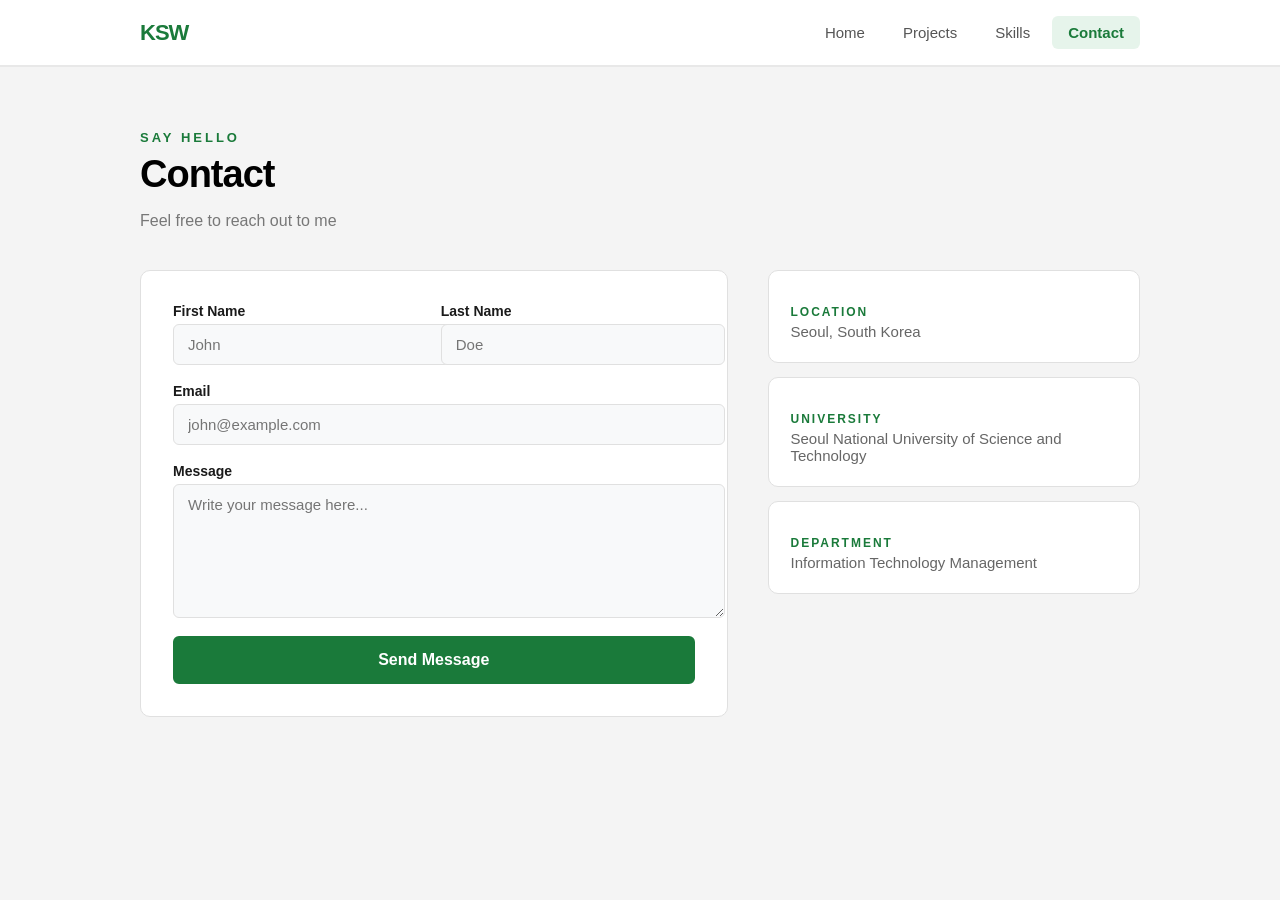
==== contact.html @ cc873e27 "Initial commit: Base files carried over from Assignment 1 for Assignment 2 enhancements" ====
<!DOCTYPE html>
<html lang="en">
<head>
    <meta charset="UTF-8">
    <meta name="viewport" content="width=device-width, initial-scale=1.0">
    <link rel="stylesheet" href="style.css">
    <title>Contact | Kim Sinwoo</title>
</head>
<body>
    <header>
        <nav>
            <span class="nav-logo">KSW</span>
            <div class="nav-links">
                <a href="index.html">Home</a>
                <a href="project.html">Projects</a>
                <a href="skill.html">Skills</a>
                <a href="contact.html" class="active">Contact</a>
            </div>
        </nav>
    </header>
    
    <main>
        <section id="contact">
            <p class="section-tag">Say Hello</p>
            <h1>Contact</h1>
            <p class="section-subtitle">Feel free to reach out to me</p>
 
            <div class="contact-wrapper">
                <form>
                    <div class="form-row">
                        <div class="form-group">
                            <label for="First-Name">First Name</label>
                            <input type="text" id="First-Name" name="First-Name" placeholder="John">
                        </div>
                        <div class="form-group">
                            <label for="Last-Name">Last Name</label>
                            <input type="text" id="Last-Name" name="Last-Name" placeholder="Doe">
                        </div>
                    </div>
                    <div class="form-group">
                        <label for="Email">Email</label>
                        <input type="email" id="Email" name="Email" placeholder="john@example.com">
                    </div>
                    <div class="form-group">
                        <label for="Message">Message</label>
                        <textarea id="Message" name="Message" rows="5" placeholder="Write your message here..."></textarea>
                    </div>
                    <input type="submit" value="Send Message">
                </form>
 
                <div class="contact-info">
                    <div class="info-card">
                        <h3>Location</h3>
                        <p>Seoul, South Korea</p>
                    </div>
                    <div class="info-card">
                        <h3>University</h3>
                        <p>Seoul National University of Science and Technology</p>
                    </div>
                    <div class="info-card">
                        <h3>Department</h3>
                        <p>Information Technology Management</p>
                    </div>
                </div>
            </div>
        </section>
    </main>
---- style.css ----
body {
    font-family: Arial, sans-serif;
    margin: 0;
    padding: 0;
    background-color: #f4f4f4;
}

/* navigation bar */

header {
    background-color: #ffffff;
    border-bottom: 2px solid #e8e8e8;
}

nav {
    display: flex;                
    justify-content: space-between; 
    align-items: center;          
    max-width: 1000px;            
    margin: 0 auto;               
    padding: 16px 30px;           
}

.nav-logo{
    font-weight: 700;
    font-size: 22px;
    color: #1a7a3a;
    letter-spacing: -1px;
}

.nav-links {
    display: flex;
    gap: 6px;
}

.nav-links a {
    color: #555;
    text-decoration: none;
    font-size: 15px;
    padding: 8px 16px;
    border-radius: 6px;
}
.nav-links a:hover {
    color: #1a7a3a;
    background-color: #e6f4eb;
}

.nav-links a.active {
    color: #1a7a3a;
    font-weight: 600;
    background-color: #e6f4eb;
}


/* main content */

main{
    max-width: 1000px;
    margin: 0 auto;
    padding: 50px 30px 70px;
}

/* footer */

.section-tag {
    font-size: 13px;
    color: #1a7a3a;
    text-transform: uppercase;
    letter-spacing: 3px;
    margin-bottom: 8px;
    font-weight: 600;
}
 
main h1 {
    font-size: 38px;
    font-weight: 700;
    letter-spacing: -1px;
    margin-bottom: 8px;
    margin-top: 0;
}
 
.section-subtitle {
    font-size: 16px;
    color: #777;
    margin-bottom: 40px;
}

/* index page */

#intro {
    display: flex;
    align-items: center;
    justify-content: space-between;
    gap: 50px;
}
 
.intro-content {
    flex: 1;
}
 
.intro-greeting {
    font-size: 14px;
    color: #1a7a3a;
    text-transform: uppercase;
    letter-spacing: 3px;
    margin-bottom: 6px;
    font-weight: 600;
}
 
#intro h1 {
    font-size: 48px;
    letter-spacing: -2px;
    margin-bottom: 6px;
}
 
.intro-role {
    font-size: 19px;
    color: #1a7a3a;
    font-weight: 600;
    margin-bottom: 18px;
}
 
.intro-desc {
    font-size: 15px;
    color: #666;
    max-width: 420px;
    line-height: 1.8;
    margin-bottom: 28px;
}
 
.intro-buttons {
    display: flex;
    gap: 12px;
}
 
.intro-image img {
   width: 240px;
    height: 300px;
    border-radius: 10px;
    border: 3px solid #e6f4eb;
    box-shadow: 0 6px 20px rgba(0, 0, 0, 0.08);
}

/*projects page*/

.project-card {
    background-color: #ffffff;
    border: 1px solid #e0e0e0;
    border-radius: 10px;
    padding: 32px;
    margin-bottom: 20px;
}
 
.project-card:hover {
    border-color: #1a7a3a;
    box-shadow: 0 4px 14px rgba(0, 0, 0, 0.06);
}
 
.project-number {
    font-size: 42px;
    font-weight: 700;
    color: #a8f1c2;
    display: block;
    margin-bottom: 10px;
}
 
.project-card h2 {
    font-size: 22px;
    font-weight: 700;
    margin-bottom: 10px;
}
 
.project-card p {
    font-size: 15px;
    color: #666;
    line-height: 1.7;
    max-width: 580px;
    margin-bottom: 16px;
}
 
.project-tags {
    display: flex;
    flex-wrap: wrap;
    gap: 8px;
}
 
.tag {
    font-size: 12px;
    padding: 4px 14px;
    background-color: #e6f4eb;
    color: #1a7a3a;
    border-radius: 20px;
    font-weight: 600;
    letter-spacing: 0.3px;
}


/* skills page */

#skills ul {
    list-style-type: none;
    padding: 0;
    display: flex;
    flex-wrap: wrap;
    gap: 16px;
}
 
#skills li {
    background-color: #ffffff;
    border: 1px solid #e0e0e0;
    border-radius: 10px;
    padding: 28px 20px;
    text-align: center;
    width: 30%;
}
 
#skills li:hover {
    border-color: #1a7a3a;
    box-shadow: 0 4px 14px rgba(0, 0, 0, 0.06);
}
 
.skill-icon {
    font-size: 24px;
    font-weight: 700;
    color: #1a7a3a;
    width: 56px;
    height: 56px;
    display: flex;
    align-items: center;
    justify-content: center;
    margin: 0 auto 12px;
    background-color: #e6f4eb;
    border-radius: 10px;
}
 
#skills h3 {
    font-size: 17px;
    font-weight: 700;
    margin-bottom: 4px;
}
 
#skills li p {
    font-size: 13px;
    color: #999;
    margin: 0;
}

/* contact page */

.contact-wrapper {
    display: flex;
    gap: 40px;
    align-items: flex-start;
}
 
#contact form {
    flex: 1.4;
    display: flex;
    flex-direction: column;
    gap: 18px;
    background-color: #ffffff;
    border: 1px solid #e0e0e0;
    border-radius: 10px;
    padding: 32px;
}
 
.form-row {
    display: flex;
    gap: 14px;
}
 
.form-row .form-group {
    flex: 1;
}
 
.form-group {
    display: flex;
    flex-direction: column;
    gap: 5px;
}
 
.form-group label {
    font-size: 14px;
    font-weight: 600;
    color: #1a1a1a;
}
 
.form-group input,
.form-group textarea {
    width: 100%;
    padding: 11px 14px;
    font-size: 15px;
    font-family: 'Segoe UI', Tahoma, Geneva, Verdana, sans-serif;
    border: 1px solid #e0e0e0;
    border-radius: 6px;
    background-color: #f8f9fa;
    color: #1a1a1a;
}
 
.form-group input:focus,
.form-group textarea:focus {
    border-color: #1a7a3a;
    outline: none;
}
 
.form-group textarea {
    min-height: 110px;
}
 
#contact input[type="submit"] {
    width: 100%;
    background-color: #1a7a3a;
    color: white;
    border: 2px solid #1a7a3a;
    border-radius: 6px;
    padding: 13px 26px;
    font-size: 16px;
    font-weight: 600;
    font-family: 'Segoe UI', Tahoma, Geneva, Verdana, sans-serif;
    cursor: pointer;
}
 
#contact input[type="submit"]:hover {
    background-color: #0f5427;
    border-color: #0f5427;
}
 
.contact-info {
    flex: 1;
    display: flex;
    flex-direction: column;
    gap: 14px;
}
 
.info-card {
    background-color: #ffffff;
    border: 1px solid #e0e0e0;
    border-radius: 10px;
    padding: 22px;
}
 
.info-card:hover {
    border-color: #1a7a3a;
}
 
.info-card h3 {
    font-size: 12px;
    text-transform: uppercase;
    letter-spacing: 2px;
    color: #1a7a3a;
    margin-bottom: 4px;
    font-weight: 700;
}
 
.info-card p {
    font-size: 15px;
    color: #666;
    margin: 0;
}

/*footer section*/

footer {
    border-top: 1px solid #e0e0e0;
    padding: 28px 30px;
    text-align: center;
    margin-top: 30px;
}
 
footer p {
    font-size: 13px;
    color: #999;
}

/* tablet responsiveness */

@media (max-width: 768px) {
    nav {
        padding: 14px 20px;
    }
 
    .nav-links a {
        padding: 6px 10px;
        font-size: 14px;
    }
 
    main {
        padding: 36px 20px 50px;
    }
 
    #intro {
        flex-direction: column;
        text-align: center;
        gap: 32px;
    }
 
    .intro-desc {
        max-width: 100%;
    }
 
    .intro-buttons {
        justify-content: center;
    }
 
    .intro-image img {
        width: 200px;
        height: 250px;
    }
 
    main h1 {
        font-size: 30px;
    }
 
    #intro h1 {
        font-size: 34px;
    }
 
    #skills ul {
        justify-content: center;
    }
 
    #skills li {
        width: 45%;
    }
 
    .contact-wrapper {
        flex-direction: column;
    }
 
    .form-row {
        flex-direction: column;
    }
}

/*phone responsiveness*/
    
@media (max-width: 480px) {
    nav {
        flex-direction: column;
        gap: 10px;
        padding: 12px 16px;
    }
 
    .nav-links a {
        font-size: 13px;
        padding: 6px 8px;
    }
 
    main {
        padding: 28px 16px 40px;
    }
 
    #intro h1 {
        font-size: 28px;
    }
 
    .intro-role {
        font-size: 16px;
    }
 
    .intro-image img {
        width: 160px;
        height: 200px;
    }
 
    main h1 {
        font-size: 26px;
    }
 
    .project-card {
        padding: 22px;
    }
 
    .project-number {
        font-size: 34px;
    }
 
    #skills li {
        width: 100%;
    }
 
    #contact form {
        padding: 22px;
    }
 
    footer {
        padding: 20px 16px;
    }
}
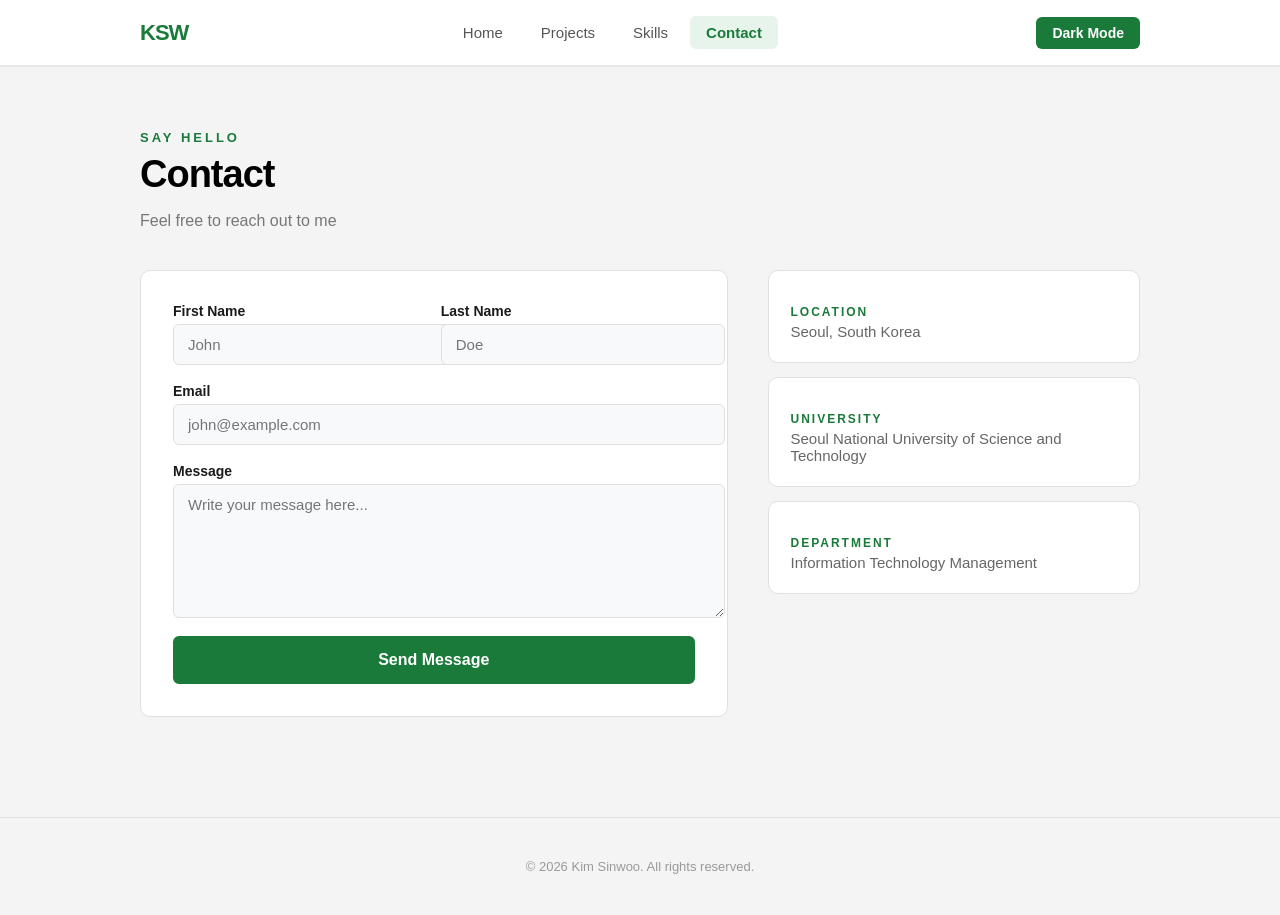
==== commit 27140dba: "implement theme switch" ====
--- a/contact.html
+++ b/contact.html
@@ -16,6 +16,7 @@
                 <a href="skill.html">Skills</a>
                 <a href="contact.html" class="active">Contact</a>
             </div>
+            <button id="theme-toggle">Dark Mode</button>
         </nav>
     </header>
     
@@ -64,4 +65,11 @@
                 </div>
             </div>
         </section>
-    </main>+    </main>
+    <footer>
+        <p>&copy; 2026 Kim Sinwoo. All rights reserved.</p>
+    </footer>
+    <script src ="script.js"></script>
+
+</body>
+</html>
--- a/style.css
+++ b/style.css
@@ -489,4 +489,164 @@
 }
 
 
-
+/* theme toggle button */
+#theme-toggle {
+    background-color: #1a7a3a;
+    color: #ffffff;
+    border: none;
+    padding: 8px 16px;
+    border-radius: 6px;
+    font-size: 14px;
+    font-weight: 600;
+    cursor: pointer;
+}
+
+#theme-toggle:hover {
+    background-color: #0f5427;
+}
+
+/* dark theme */
+body.dark-theme {
+    background-color: #1a1a2e;
+    color: #e0e0e0;
+}
+
+body.dark-theme header {
+    background-color: #16213e;
+    border-bottom-color: #2a2a4a;
+}
+
+body.dark-theme .nav-logo {
+    color: #4ecca3;
+}
+
+body.dark-theme .nav-links a {
+    color: #b0b0b0;
+}
+
+body.dark-theme .nav-links a:hover,
+body.dark-theme .nav-links a.active {
+    color: #4ecca3;
+    background-color: #2a2a4a;
+}
+
+body.dark-theme #theme-toggle {
+    background-color: #4ecca3;
+    color: #1a1a2e;
+}
+
+body.dark-theme .intro-greeting {
+    color: #4ecca3;
+}
+
+body.dark-theme .intro-role {
+    color: #4ecca3;
+}
+
+body.dark-theme .intro-desc {
+    color: #b0b0b0;
+}
+
+body.dark-theme .project-card {
+    background-color: #16213e;
+    border-color: #2a2a4a;
+}
+
+body.dark-theme .project-card:hover {
+    border-color: #4ecca3;
+}
+
+body.dark-theme .project-card p {
+    color: #b0b0b0;
+}
+
+body.dark-theme .tag {
+    background-color: #2a2a4a;
+    color: #4ecca3;
+}
+
+body.dark-theme .section-tag {
+    color: #4ecca3;
+}
+
+body.dark-theme .section-subtitle {
+    color: #888;
+}
+
+body.dark-theme footer {
+    border-top-color: #2a2a4a;
+}
+
+body.dark-theme footer p {
+    color: #666;
+}
+
+/* dark theme - skills page */
+body.dark-theme #skills li {
+    background-color: #16213e;
+    border-color: #2a2a4a;
+}
+
+body.dark-theme #skills li:hover {
+    border-color: #4ecca3;
+}
+
+body.dark-theme .skill-icon {
+    background-color: #2a2a4a;
+    color: #4ecca3;
+}
+
+body.dark-theme #skills li p {
+    color: #888;
+}
+
+/* dark theme - contact page */
+body.dark-theme #contact form {
+    background-color: #16213e;
+    border-color: #2a2a4a;
+}
+
+body.dark-theme .form-group label {
+    color: #e0e0e0;
+}
+
+body.dark-theme .form-group input,
+body.dark-theme .form-group textarea {
+    background-color: #1a1a2e;
+    border-color: #2a2a4a;
+    color: #e0e0e0;
+}
+
+body.dark-theme .form-group input:focus,
+body.dark-theme .form-group textarea:focus {
+    border-color: #4ecca3;
+}
+
+body.dark-theme #contact input[type="submit"] {
+    background-color: #4ecca3;
+    border-color: #4ecca3;
+    color: #1a1a2e;
+}
+
+body.dark-theme #contact input[type="submit"]:hover {
+    background-color: #3dab8a;
+    border-color: #3dab8a;
+}
+
+body.dark-theme .info-card {
+    background-color: #16213e;
+    border-color: #2a2a4a;
+}
+
+body.dark-theme .info-card:hover {
+    border-color: #4ecca3;
+}
+
+body.dark-theme .info-card h3 {
+    color: #4ecca3;
+}
+
+body.dark-theme .info-card p {
+    color: #b0b0b0;
+}
+
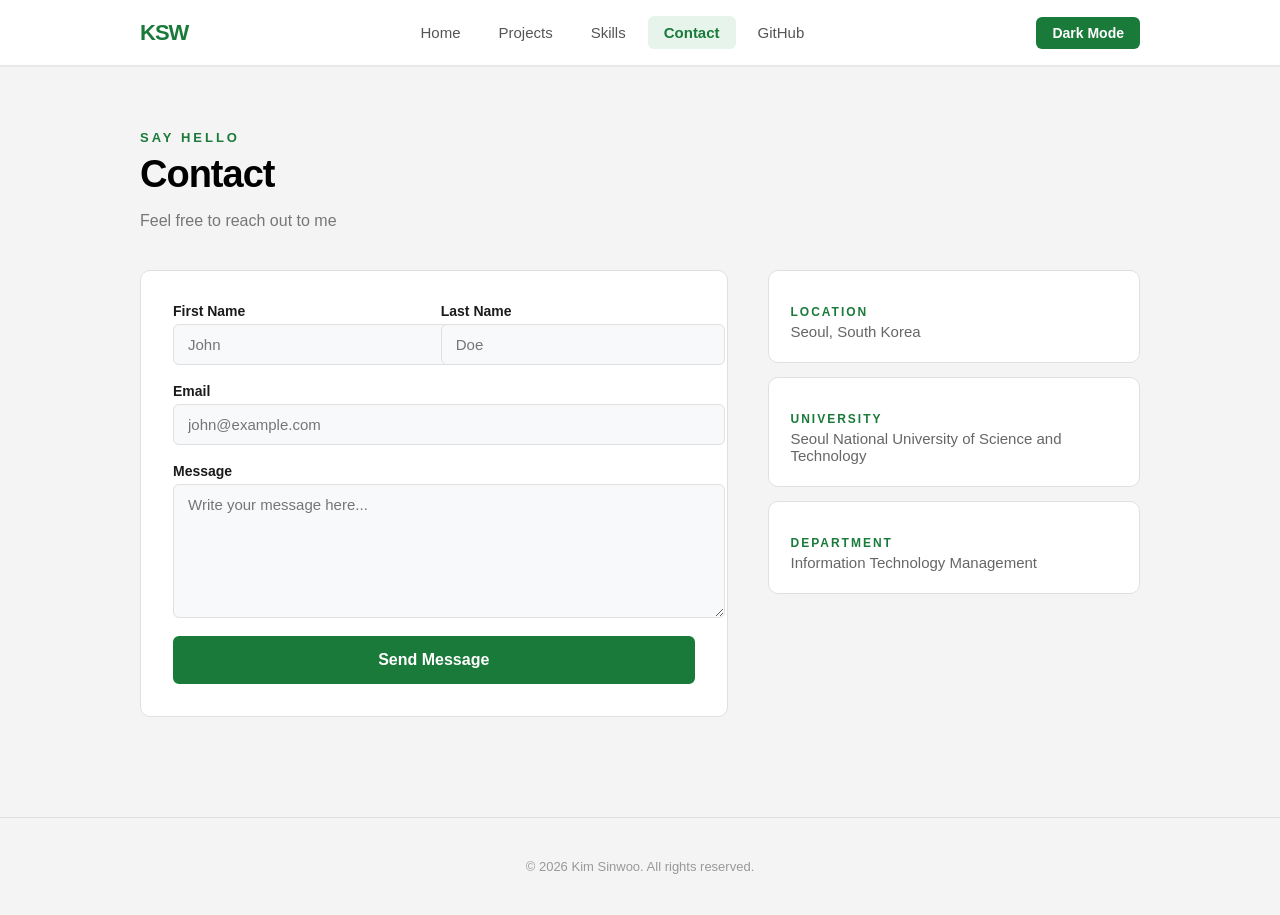
==== commit 6e132928: "make github page style" ====
--- a/contact.html
+++ b/contact.html
@@ -15,6 +15,7 @@
                 <a href="project.html">Projects</a>
                 <a href="skill.html">Skills</a>
                 <a href="contact.html" class="active">Contact</a>
+                <a href="github.html">GitHub</a>
             </div>
             <button id="theme-toggle">Dark Mode</button>
         </nav>
--- a/style.css
+++ b/style.css
@@ -372,6 +372,203 @@
     color: #999;
 }
 
+/* filter buttons */
+.filter-buttons {
+    display: flex;
+    gap: 8px;
+    margin-bottom: 24px;
+}
+
+.filter-btn {
+    padding: 8px 20px;
+    font-size: 14px;
+    font-weight: 600;
+    border: 1px solid #e0e0e0;
+    border-radius: 20px;
+    background-color: #ffffff;
+    color: #555;
+    cursor: pointer;
+}
+
+.filter-btn:hover {
+    border-color: #1a7a3a;
+    color: #1a7a3a;
+}
+
+.filter-btn.active {
+    background-color: #1a7a3a;
+    color: #ffffff;
+    border-color: #1a7a3a;
+}
+
+/* dark theme - filter buttons */
+body.dark-theme .filter-btn {
+    background-color: #16213e;
+    border-color: #2a2a4a;
+    color: #b0b0b0;
+}
+
+body.dark-theme .filter-btn:hover {
+    border-color: #4ecca3;
+    color: #4ecca3;
+}
+
+body.dark-theme .filter-btn.active {
+    background-color: #4ecca3;
+    color: #1a1a2e;
+    border-color: #4ecca3;
+}
+
+/* github profile */
+.github-profile-card {
+    display: flex;
+    align-items: center;
+    gap: 30px;
+    background-color: #ffffff;
+    border: 1px solid #e0e0e0;
+    border-radius: 10px;
+    padding: 32px;
+    margin-bottom: 30px;
+}
+
+.github-profile-card img {
+    width: 120px;
+    height: 120px;
+    border-radius: 50%;
+    border: 3px solid #e6f4eb;
+}
+
+.github-profile-info h2 {
+    font-size: 22px;
+    font-weight: 700;
+    margin-bottom: 4px;
+}
+
+.github-profile-info p {
+    font-size: 14px;
+    color: #666;
+    margin-bottom: 8px;
+}
+
+.github-stats {
+    display: flex;
+    gap: 20px;
+}
+
+.github-stats span {
+    font-size: 13px;
+    color: #1a7a3a;
+    font-weight: 600;
+}
+
+/* github repo cards */
+.repo-grid {
+    display: flex;
+    flex-wrap: wrap;
+    gap: 16px;
+}
+
+.repo-card {
+    background-color: #ffffff;
+    border: 1px solid #e0e0e0;
+    border-radius: 10px;
+    padding: 24px;
+    width: 48%;
+}
+
+.repo-card:hover {
+    border-color: #1a7a3a;
+    box-shadow: 0 4px 14px rgba(0, 0, 0, 0.06);
+}
+
+.repo-card h3 {
+    font-size: 17px;
+    font-weight: 700;
+    margin-bottom: 6px;
+}
+
+.repo-card h3 a {
+    color: #1a7a3a;
+    text-decoration: none;
+}
+
+.repo-card h3 a:hover {
+    text-decoration: underline;
+}
+
+.repo-card p {
+    font-size: 14px;
+    color: #666;
+    line-height: 1.6;
+    margin-bottom: 12px;
+}
+
+.repo-meta {
+    display: flex;
+    gap: 16px;
+    font-size: 12px;
+    color: #999;
+}
+
+.repo-meta span {
+    font-weight: 600;
+}
+
+/* dark theme - github */
+body.dark-theme .github-profile-card {
+    background-color: #16213e;
+    border-color: #2a2a4a;
+}
+
+body.dark-theme .github-profile-card img {
+    border-color: #2a2a4a;
+}
+
+body.dark-theme .github-profile-info p {
+    color: #b0b0b0;
+}
+
+body.dark-theme .github-stats span {
+    color: #4ecca3;
+}
+
+body.dark-theme .repo-card {
+    background-color: #16213e;
+    border-color: #2a2a4a;
+}
+
+body.dark-theme .repo-card:hover {
+    border-color: #4ecca3;
+}
+
+body.dark-theme .repo-card h3 a {
+    color: #4ecca3;
+}
+
+body.dark-theme .repo-card p {
+    color: #b0b0b0;
+}
+
+body.dark-theme .repo-meta {
+    color: #666;
+}
+
+/* github error message */
+.github-error {
+    background-color: #fff0f0;
+    border: 1px solid #e0c0c0;
+    border-radius: 10px;
+    padding: 24px;
+    color: #cc0000;
+    font-size: 15px;
+}
+
+body.dark-theme .github-error {
+    background-color: #2e1a1a;
+    border-color: #4a2a2a;
+    color: #ff6666;
+}
+
 /* tablet responsiveness */
 
 @media (max-width: 768px) {
